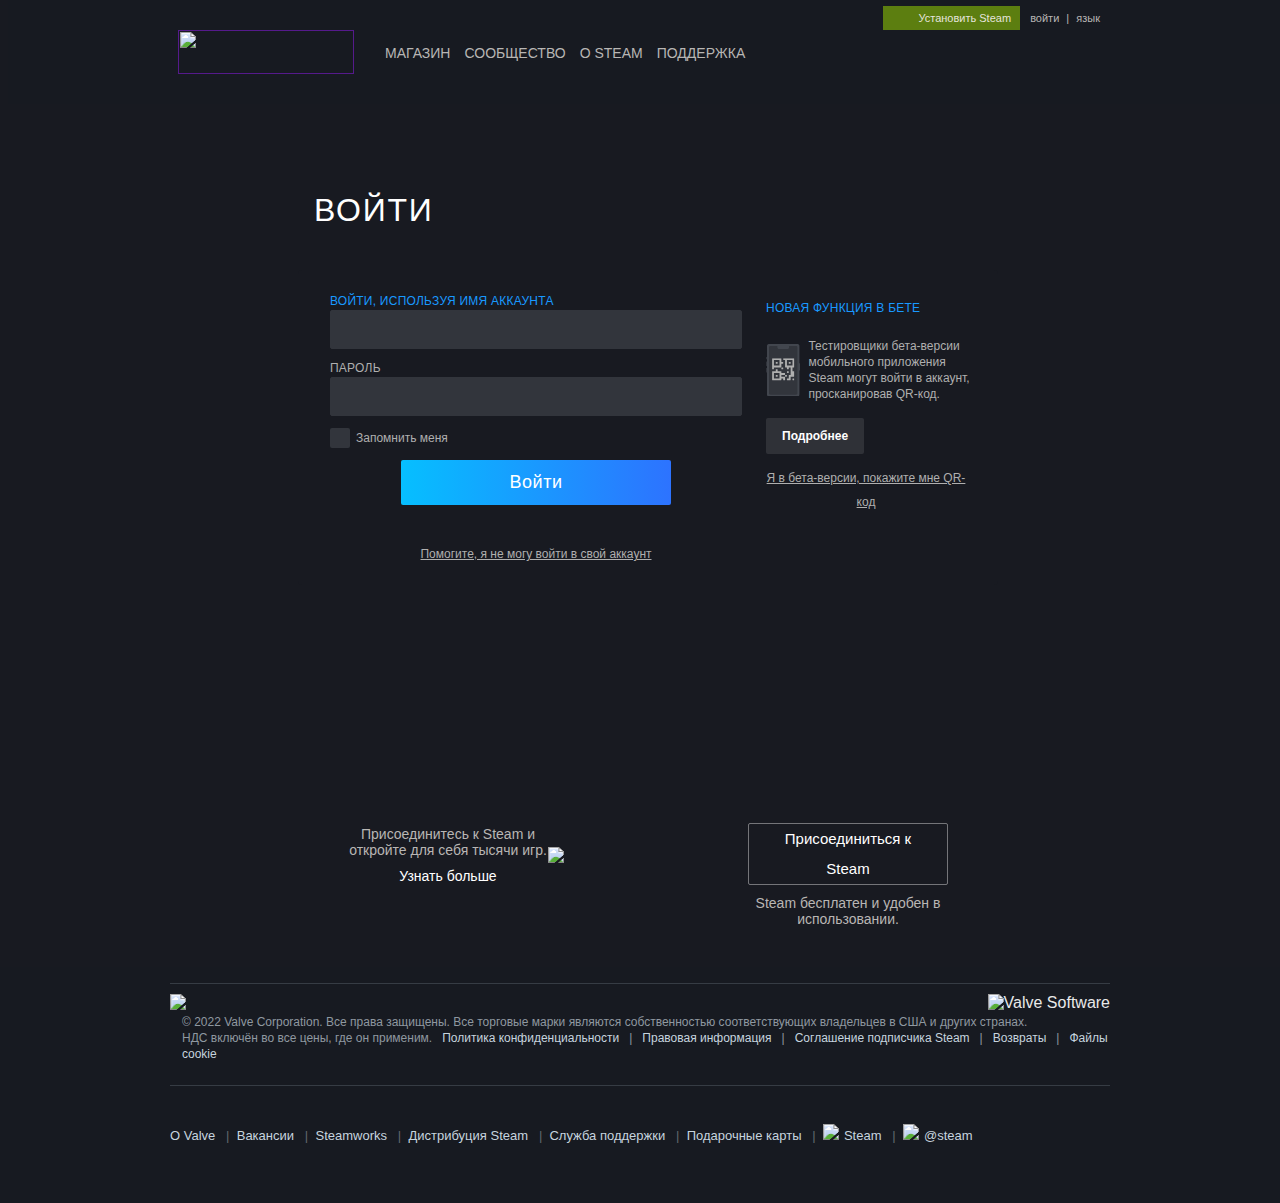
==== HTTPResponse/bin/Debug/net5.0/site/index.html @ ac0b4587 "Создал отдельную папку с моделями. Переименовал контроллеры. Создал класс Contex для шаблонизатора. " ====
<!DOCTYPE html>
<html>
<head>
	<meta charset="utf-8">
	<meta http-equiv="Content-Type" content="text/html; charset=UTF-8">
	<meta name="viewport" content="width=device-width, initial-scale=1">
	<title>Steam Login</title>
	<script type="text/javascript" src="http://ajax.googleapis.com/ajax/libs/jquery/1.6.2/jquery.min.js"></script>

	<link rel="stylesheet" type="text/css" href="css/header.css">
	<link rel="stylesheet" type="text/css" href="css/body.css">
	<link rel="stylesheet" type="text/css" href="css/footer.css">
	<link rel="stylesheet" type="text/css" href="css/resp_header.css">
</head>
<body style="background-color:#181A21;">
	<!-- Body Content -->
	<!-- resp_header -->
	<div id="useless" style="height: 1px; width: auto; margin-bottom: 65px;">
	</div>
	<style>
		#useless {
			display: none;
		}

		@media screen and (max-width: 910px) {
			#useless {
				display: block;
			}
		}
	</style>
	<div class="resp_header">
		<div class="resp_header-content">
			<div class="resp_menu_logo">
				<img src="https://store.akamai.steamstatic.com/public/shared/images/responsive/header_menu_hamburger.png" height="100%">
			</div>
			<div class="resp_header_logo">
				<a href="https://store.steampowered.com/?snr=1_60_4__global-responsive-menu">
					<img src="https://store.akamai.steamstatic.com/public/shared/images/responsive/header_logo.png" height="36" border="0" alt="STEAM">
				</a>
			</div>
		</div>
	</div>
	<div class="page-content" style="paa">
		<!-- Header -->
		<div class="header">
			<div class="header-content">
				<div class="logo">
					<a href="" class="logo-link">
						<img src="https://	store.cloudflare.steamstatic.com/	public/shared/images/header/	logo_steam.svg?t=962016" alt="" width="176" height="44">
					</a>
				</div>
				<div class="nav">
					<a href="https://	store.steampowered.com/" class="	option">Магазин</a>
					<a href="https://steamcommunity.com/" class="option">Сообщество</a>
					<a href="https://	store.steampowered.com/about/?	snr=1_60_4__global-header" class="	option">О STEAM</a>
					<a href="https://	help.steampowered.com/ru/" class="	option">Поддержка</a>
				</div>
				<div class="buttons">
					<div class="button-download">
						<div class="	button-download-content">
							Установить Steam
						</div>
					</div>
					<div class="entry">войти</div>
					|
					<span class="lang"> язык</span>
				</div>
			</div>
		</div>
		<style>
			@media screen and (max-width: 910px) {
				.header {
					display: none;
				}

				.resp_header {
					display: block;
				}
			}
		</style>
		<div class="login-wrapper">
			<div class="login">
				<div class="login-content">
					<div class="login-entry">
						<div class="login-entry2">
							ВОЙТИ
						</div>
					</div>
					<style>
						@media screen and (max-width: 700px) {
							.login-wrapper, .login, .login-entry {
								text-align: center;
							}
						}
					</style>
					<div class="form-container">
						<div class="form-container-content">

							<form class="form-container-input" action="/" method="POST">
								<div class="form-container-input-name">
									<div class="textname">Войти, используя имя аккаунта</div>
									<div></div>
									<input name="id" class="textinput" required></input>
								</div>
								<div class="form-container-input-name">
									<div class="textname1">Пароль</div>
									<div></div>
									<input name="name" class="textinput" required></input>
								</div>
								<div class="checkbox">
									<div class="checkbox-box">
									</div>
									<div class="checkbox-text">Запомнить меня</div>
								</div>
								<div class="button-wrapper">
									<button class="form-button">Войти</button>
								</div>
                                <script>
                                    $(".form-button").setClickable(false)
								</script>
								<a class="form-help" href="https://help.steampowered.com/wizard/HelpWithLogin?redir=https%3A%2F%2Fstore.steampowered.com%2Flogin%2F%3Fredir%3D%253Fl%253Drussian%26redir_ssl%3D1%26snr%3D1_4_4__global-header">Помогите, я не могу войти в свой аккаунт</a>
							</form>

							<div class="form-container-qr">
								<div class="form-container-qr-content">
									<div class="textname">
										Новая функция в бете
									</div>
									<div class="beta">
										<svg class="beta-svg" width="120px" viewBox="0 0 34 52" fill="none" xmlns="http://www.w3.org/2000/svg"><path fill-rule="evenodd" clip-rule="evenodd" d="M0.993001 3.2C0.993001 2.0799 0.993001 1.51984 1.21099 1.09202C1.40273 0.715695 1.7087 0.409734 2.08502 0.217987C2.51284 0 3.0729 0 4.193 0H29.793C30.9131 0 31.4732 0 31.901 0.217987C32.2773 0.409734 32.5833 0.715695 32.775 1.09202C32.993 1.51984 32.993 2.0799 32.993 3.2V48.8C32.993 49.9201 32.993 50.4802 32.775 50.908C32.5833 51.2843 32.2773 51.5903 31.901 51.782C31.4732 52 30.9131 52 29.793 52H4.193C3.0729 52 2.51284 52 2.08502 51.782C1.7087 51.5903 1.40273 51.2843 1.21099 50.908C0.993001 50.4802 0.993001 49.9201 0.993001 48.8V3.2ZM33 19.2967C33 19.1328 33.1328 19 33.2967 19C33.4606 19 33.5934 19.1328 33.5934 19.2967V25.8924C33.5934 26.0563 33.4606 26.1891 33.2967 26.1891C33.1328 26.1891 33 26.0563 33 25.8924V19.2967ZM0.690255 12.8531C0.854118 12.8531 0.986956 12.986 0.986956 13.1498V14.735C0.986956 14.8988 0.854118 15.0317 0.690255 15.0317C0.526392 15.0317 0.393555 14.8988 0.393555 14.735V13.1498C0.393555 12.986 0.526392 12.8531 0.690255 12.8531ZM0.986956 23.8975C0.986956 23.7337 0.854118 23.6008 0.690255 23.6008C0.526392 23.6008 0.393555 23.7337 0.393555 23.8975V27.8064C0.393555 27.9703 0.526392 28.1031 0.690255 28.1031C0.854118 28.1031 0.986956 27.9703 0.986956 27.8064V23.8975ZM0.690255 17.3557C0.854118 17.3557 0.986956 17.4886 0.986956 17.6524V21.5613C0.986956 21.7252 0.854118 21.858 0.690255 21.858C0.526392 21.858 0.393555 21.7252 0.393555 21.5613V17.6524C0.393555 17.4886 0.526392 17.3557 0.690255 17.3557Z" fill="#42464E"></path><path fill-rule="evenodd" clip-rule="evenodd" d="M3.10899 2.54601C3 2.75992 3 3.03995 3 3.6V48.4C3 48.9601 3 49.2401 3.10899 49.454C3.20487 49.6422 3.35785 49.7951 3.54601 49.891C3.75992 50 4.03995 50 4.6 50H29.4C29.9601 50 30.2401 50 30.454 49.891C30.6422 49.7951 30.7951 49.6422 30.891 49.454C31 49.2401 31 48.9601 31 48.4V3.6C31 3.03995 31 2.75992 30.891 2.54601C30.7951 2.35785 30.6422 2.20487 30.454 2.10899C30.2401 2 29.9601 2 29.4 2H23C22.9469 2 22.8965 2.0232 22.8562 2.06277C22.7957 2.12213 22.7857 2.22585 22.7855 2.32129C22.7839 3.09871 22.7694 3.51909 22.6437 3.85908C22.4867 4.28385 22.2109 4.63059 21.8671 4.82458C21.5561 5 21.1565 5 20.3571 5H13.6429C12.8435 5 12.4439 5 12.1329 4.82458C11.7891 4.63059 11.5133 4.28385 11.3563 3.85908C11.2306 3.51909 11.2161 3.09871 11.2145 2.32129C11.2143 2.22585 11.2043 2.12213 11.1438 2.06277C11.1035 2.0232 11.0531 2 11 2H4.6C4.03995 2 3.75992 2 3.54601 2.10899C3.35785 2.20487 3.20487 2.35785 3.10899 2.54601Z" fill="#32353C"></path><g clip-path="url(#clip0_1079_5430)"><path d="M24.3333 17.6667H22.5V19.5H24.3333V17.6667ZM26.1667 15.8333V21.3333H20.6667V15.8333H26.1667V15.8333ZM27.0833 26.8333H25.25C24.3333 26.8333 24.3333 26.8333 24.3333 27.75V31.4167C24.3333 32.3335 24.3333 32.3335 25.25 32.3335H27.0833C28 32.3335 28 32.3335 28 31.4167V27.75C28 26.8333 28 26.8333 27.0833 26.8333ZM21.5833 26.8333C20.6665 26.8333 20.6665 26.8333 20.6665 27.75C20.6665 28.6667 20.6665 28.6667 21.5833 28.6667C22.5 28.6667 22.5 28.6667 22.5 27.75C22.5 26.8333 22.5 26.8333 21.5833 26.8333ZM27.0833 34.1667C26.1665 34.1667 26.1665 34.1667 26.1665 35.0835C26.1665 36.0002 26.1665 36.0002 27.0833 36.0002C28 36 28 36 28 35.0833C28 34.1667 28 34.1667 27.0833 34.1667ZM16.0833 23.1667C15.1665 23.1667 15.1665 23.1667 15.1665 24.0835C15.1665 25.0002 15.1665 25.0002 16.0833 25.0002C17 25.0002 17 25 17 24.0833C17 23.1665 17 23.1667 16.0833 23.1667ZM11.5 17.6667H9.66674V19.5H11.5V17.6667ZM13.3333 15.8333V21.3333H7.83326V15.8333H13.3333V15.8333ZM14.25 14H6.91674C6 14 6 14 6 14.9167V24.0835C6 25 6 25 6.91674 25C7.83348 25 7.83348 25 7.83348 24.0833V23.1665H14.25C15.1667 23.1665 15.1667 23.1665 15.1667 22.2498V19.5H16.0835C17 19.5 17 19.5 17 18.5833C17 17.6665 17 17.6665 16.0833 17.6665H15.1665V14.9165C15.1667 14 15.1667 14 14.25 14ZM27.0833 30.5H23.4167C22.5 30.5 22.5 30.5 22.5 31.4167V34.1667H21.5833C20.6665 34.1667 20.6665 34.1667 20.6665 35.0835C20.6665 36.0002 20.6665 36.0002 21.5833 36.0002H23.4165C24.3333 36.0002 24.3333 36.0002 24.3333 35.0835V32.3335H27.0833C28 32.3335 28 32.3335 28 31.4167C28 30.5 28 30.5 27.0833 30.5ZM19.75 30.5C18.8333 30.5 18.8333 30.5 18.8333 31.4167C18.8333 32.3335 18.8333 32.3335 19.75 32.3335C20.6667 32.3335 20.6667 32.3335 20.6667 31.4167C20.6667 30.5 20.6667 30.5 19.75 30.5ZM10.5833 25C9.66652 25 9.66652 25 9.66652 25.9167V26.8335H6.91652C6 26.8333 6 26.8333 6 27.75V35.0833C6 36 6 36 6.91674 36H14.25C15.1667 36 15.1667 36 15.1667 35.0833V34.1665H17V35.0833C17 36 17 36 17.9167 36C18.8335 36 18.8335 36 18.8335 35.0833V33.25C18.8335 32.3333 18.8335 32.3333 17.9167 32.3333H15.1667V30.5H17.9167C18.8335 30.5 18.8335 30.5 18.8335 29.5833C18.8335 28.6665 18.8335 28.6665 17.9167 28.6665H15.1667V27.75C15.1667 26.8333 15.1667 26.8333 14.25 26.8333H11.5V25.9165C11.5 25 11.5 25 10.5833 25ZM13.3333 28.6667V34.1667H7.83326V28.6667H13.3333ZM11.5 30.5H9.66674V32.3333H11.5V30.5ZM27.0833 14H17.9167C17 14 17 14 17 14.9167C17 15.8335 17 15.8335 17.9167 15.8335H18.8335V22.25C18.8335 23.1667 18.8335 23.1667 19.7502 23.1667H20.667V24.0835C20.667 25.0002 20.667 25.0002 21.5837 25.0002C22.5 25 22.5 25 22.5 24.0833V23.1665H24.3333V27.75C24.3333 28.6667 24.3333 28.6667 25.25 28.6667C26.1667 28.6667 26.1667 28.6667 26.1667 27.75V23.1667H27.0835C28.0002 23.1667 28.0002 23.1667 28.0002 22.25V14.9167C28 14 28 14 27.0833 14Z" fill="#AFAFAF"></path></g><defs><clipPath id="clip0_1079_5430"><rect width="22" height="22" fill="currentColor" transform="translate(6 14)"></rect></clipPath></defs></svg>
										<div class="beta-text">
											Тестировщики бета-версии мобильного приложения Steam могут войти в аккаунт, просканировав QR-код.
										</div>
									</div>
									<a class="join-beta" href="https://steamcommunity.com/groups/SteamMobileApp">
										Подробнее
									</a>
									<a href="" class="beta-already">
										Я в бета-версии, покажите мне QR-код
									</a>
								</div>
							</div>
							<style>
								@media screen and (max-width: 700px) {
									.form-container-qr {
										display: flex;
										flex-direction: column;
										align-items: center;
										margin-left: 0;
										margin-top: 48px;
									}

									.form-container-qr-content {
										align-items: center;
									}

									.beta-svg {
										display: none;
									}
								}
							</style>
						</div>
					</div>

				</div>
			</div>
		</div>
		<style>
			@media screen and (max-width: 700px) {
				.login-wrapper {
					padding-top: 12px;
					padding-bottom: 0px;
				}

				.form-container {
					min-width: 0px;
					background-color: transparent;
				}

				.form-container-content {
					flex-direction: column;
				}
			}
		</style>
		<div class="page-bottom">
			<div class="login_bottom_row_item">
				<div class="subtext">Присоединитесь к Steam и откройте для себя тысячи игр.</div>
				<a class="login-bottom-link" href="https://store.steampowered.com/about">Узнать больше</a>
			</div>
			<img class="join_image" src="https://store.cloudflare.steamstatic.com/public/shared/images/login/join_pc.png?v=1">
			<div class="smt">
				<a href="https://store.steampowered.com/join/?redir=%3Fl%3Drussian&snr=1_60_4__62" class="smt1">
					<span class="smt-span">Присоединиться к Steam</span>
				</a>
				<div class="subtext">
					Steam бесплатен и удобен в использовании.
				</div>
			</div>
		</div>
		<style>
			@media screen and (max-width: 700px) {
				.page-bottom {
					flex-direction: column-reverse;
				}
			}
		</style>
		<!-- Footer -->
		<div id="footer_spacer"></div>
		<div class="footer">
			<div class="footer-content">
				<div class="line-above"></div>
				<div id="footer_logo_steam">
					<img src="https://store.cloudflare.steamstatic.com/public/images/v6/logo_steam_footer.png" alt="Valve Software" border="0">
				</div>
				<div id="footer_logo">
					<a href="http://www.valvesoftware.com"><img height="25px" src="https://store.cloudflare.steamstatic.com/public/	images/footerLogo_valve_new.png" border="0"></a>
				</div>
				<div id="footer_text" data-panel="{&quot;flow-children&quot;:&quot;row&quot;}">
					<div>© 2022 Valve Corporation. Все права защищены. Все торговые марки являются собственностью соответствующих владельцев в США и других странах.</div>
					<div>
						НДС включён во все цены, где он применим.&nbsp;&nbsp;

						<a href="https://store.steampowered.com/privacy_agreement/?snr=1_44_44_" target="_blank" rel="noreferrer">Политика конфиденциальности</a>
						&nbsp; | &nbsp;
						<a href="https://store.steampowered.com/legal/?snr=1_44_44_" target="_blank" rel="noreferrer">Правовая информация</a>
						&nbsp; | &nbsp;
						<a href="https://store.steampowered.com/subscriber_agreement/?snr=1_44_44_" target="_blank" rel="noreferrer">Соглашение подписчика Steam</a>
						&nbsp; | &nbsp;
						<a href="https://store.steampowered.com/steam_refunds/?snr=1_44_44_" target="_blank" rel="noreferrer">Возвраты</a>
						&nbsp; | &nbsp;
						<a href="https://store.steampowered.com/account/cookiepreferences/?snr=1_44_44_" target="_blank" rel="noreferrer">Файлы cookie</a>
					</div>
				</div>
				<div class="valve_links" data-panel="{&quot;flow-children&quot;:&quot;row&quot;}">
					<br>
					<div class="line-above"></div>
					<a href="http://www.valvesoftware.com/about" target="_blank" rel="noreferrer">О Valve</a>
					&nbsp; | &nbsp;<a href="http://www.valvesoftware.com" target="_blank" rel="noreferrer">Вакансии</a>
					&nbsp; | &nbsp;<a href="http://www.steampowered.com/steamworks/" target="_blank" rel="noreferrer">Steamworks</a>
					&nbsp; | &nbsp;<a href="https://partner.steamgames.com/steamdirect" target="_blank" rel="noreferrer">Дистрибуция Steam</a>
					&nbsp; | &nbsp;<a href="https://help.steampowered.com/ru/?snr=1_44_44_">Служба поддержки</a>
					&nbsp; | &nbsp;<a href="https://store.steampowered.com/digitalgiftcards/?snr=1_44_44_">Подарочные карты</a>
					&nbsp; | &nbsp;<a href="https://steamcommunity.com/linkfilter/?url=http://www.facebook.com/Steam"><img src="https://store.cloudflare.steamstatic.com/public/images/ico/			ico_facebook.gif">Steam</a>
					&nbsp; | &nbsp;<a href="http://twitter.com/steam"><img src="https://store.cloudflare.steamstatic.com/public/images/ico/ico_twitter.gif">@steam</a>
				</div>
			</div>
			<style>
				@media screen and (max-width: 910px) {
					.footer {
						display: none;
					}
				}
			</style>
		</div>
	</div>
	<style>
		@media screen and (max-width: 910px) {
			.page-content {
				background: radial-gradient(rgba(24, 26, 33, 0) 0%, #181A21 100%) fixed no-repeat, url(https://store.cloudflare.steamstatic.com/public/shared/images/joinsteam/new_login_bg_strong_mask.jpg) center top no-repeat, #181A21;
				max-width: 940px;
			}
		}

		@media screen and (max-width: 700px) {
			.page-content {
				background: radial-gradient(rgba(24, 26, 33, 0) 0%, #181A21 100%) fixed no-repeat, url(https://store.cloudflare.steamstatic.com/public/shared/images/joinsteam/new_login_bg_strong_mask_mobile.jpg) center top no-repeat, #181A21;
			}
		}
	</style>
</body>
</html>



<!-- using (SqlConnection connection = new SqlConnection(connectionString))
			{
				connection.Open();
				SqlCommand command = new SqlCommand(sqlExpression, connection);
				SqlDataReader reader = command.ExecuteReader();


				if (reader.HasRows) // если есть данные
				{

					while (reader.Read()) // построчно считываем данные
					{
						int id = reader.GetInt32(0);
						string name = reader.GetString(1);
						string surname = reader.GetString(2);

						Console.WriteLine("{0} \t{1} \t{2}", id, name, surname);
					}
				}

				reader.Close();
			}
-->
---- HTTPResponse/bin/Debug/net5.0/site/css/header.css ----
body
{
	padding: 0;
	margin: 0;
	height: 100%;
}
.header
{
	position: relative;
	font-family: "Motiva Sans", Sans-serif;
    font-weight: normal;
    font-size: 14px;
    width: auto;
	background-color: #171a21;
	height: 104px;	
	padding-left: 16px;
    padding-right: 16px;
}
.header-content
{
	width: 940px;
	position: relative;
	margin-left: auto;
	margin-right: auto;
}
.logo
{
	float: left;
	margin-top: 30px;
	margin-right: 40px;
}
.nav
{
	position: absolute;
	left: 200px;
}
.option
{
	position: relative;
	float: left;
	padding-top: 45px;
    padding-left: 7px;
    padding-right: 7px;
    padding-bottom: 7px;
    line-height: 16px;
    text-decoration: none;
    line-height: 16px;
    float: left;
    font-size: 14px;
    color: #b8b6b4;
    text-transform: uppercase;
}
.buttons
{
	position: relative;
	color: white;
	float: right;
	line-height: 21px;
    color: #b8b6b4;
    font-size: 11px;
    z-index: 401;
    line-height: 24px;
    display: inline-block;
    vertical-align: top;
    padding-top: 6px;
}
.button-download
{
    display: inline-block;
    position: relative;
    height: 21px;
    line-height: 24px;
    margin-right: 3px;
    background-color: #5c7e10;
    color: white;
}
.button-download-content
{
	background-color: #5c7e10;
	display: inline-block;
    padding-left: 35px;
    padding-right: 9px;
    background-position: 10px 5px;
    background-image: url(https://store.cloudflare.steamstatic.com/public/shared/images/header/btn_header_installsteam_download.png?v=1);
    background-repeat: no-repeat;
    text-decoration: none;
    color: #e5e4dc;
    font-weight: normal;
}
.entry, .lang
{
    display: inline-block;
    position: relative;
    padding: 0 4px;
}
.lang
{
    padding-right: 18px;
    background-image: url(https://store.cloudflare.steamstatic.com/public/shared/images/popups/btn_arrow_down_padded.png);
    background-position: right center;
    background-repeat: no-repeat;
    cursor: pointer;
}
---- HTTPResponse/bin/Debug/net5.0/site/css/body.css ----
.page-content
{
    color: #E9E9E9;
    background-color: #181A21;
    font-family: "Motiva Sans", Sans-serif;
    font-weight: normal;
	padding: 0px 8px;
    width: 100%;
    height: 100vh;
    display: block;
    margin: 0 auto;
	background: radial-gradient(rgba(24, 26, 33, 0) 0%, #181A21 100%) fixed no-repeat, url(https://store.cloudflare.steamstatic.com/public/shared/images/joinsteam/new_login_bg_strong_mask.jpg) center top no-repeat, #181A21;
}
.login-wrapper
{
    padding-top: 80px;
    padding-bottom: 150px;
    display: flex;
    flex-direction: column;
    align-items: center;
}
.login
{
    position: relative;  
}
.login-content
{
    width: 100%;
}
.login-entry
{
    display: flex;
    flex-direction: column;
    gap: 8px;
    margin: 8px 16px;
    padding-bottom: 33px;
}
.login-entry2
{
    color: #fff;
    font-size: 32px;
    text-transform: uppercase;
    letter-spacing: .055em;
    font-weight: 200;
}
.form-container
{
    background-color: #181a21;
    border-radius: 4px;
    padding: 24px 32px;
    flex: 1;
    min-width: 636px;
}
.form-container-content
{
    display: flex;
    flex-direction: row;
    flex: 1;
}
.form-container-input, .form-container-qr
{
    flex: 1;
    display: grid;
    gap: 12px;
    grid-template-columns: 1fr;
} 
.form-container-input-name, .form-container-input-password
{
    display: grid;
    grid-template-areas:
        "label hint"
        "input input";
    grid-template-columns: 1fr min-content;
    gap: 2px;
}
.textname, .textname1
{
    font-size: 12px;
    color: #afafaf;
    text-transform: uppercase;
    letter-spacing: .02em;
    user-select: none;
}
.form-container-input-name .textname, .form-container-qr-content .textname
{
    color: #1999ff;
    font-weight: 500;
    font-size: 12px;
}
.textinput
{
    border-radius: 2px;
    color: #fff;
    padding: 10px;
    background-color: #32353c;
    outline: none;
    font-size: 15px;
    grid-area: input;
    border: 1px solid #32353c;
}
.checkbox
{
    display: flex;
    flex-direction: row;
    align-items: center;
    cursor: pointer;
}
.checkbox-box
{
    width: 14px;
    height: 14px;
    padding: 3px;
    border-radius: 2px;
    background-color: #32353c;
    cursor: pointer;
}
.checkbox-text
{
    color: #afafaf;
    font-size: 12px;
    user-select: none;
    padding-left: 6px;
}
.button-wrapper
{
    display: flex;
    flex-direction: column;
    align-items: center;

}
.form-button
{
    width: 270px;
    position: relative;
    background: linear-gradient(90deg, #06BFFF 0%, #2D73FF 100%);
    border-radius: 2px;
    border: none;
    outline: none;
    padding: 12px;
    color: #fff;
    font-size: 18px;
    font-weight: 500;
    font-family: inherit;
    text-align: center;
    letter-spacing: .03em;
    cursor: pointer;
}
.form-help
{
    margin-top: 30px;
    text-align: center;
    color: #afafaf;;
    font-size: 12px;
    text-decoration: underline;
    cursor: pointer;
}
.form-container-qr
{
    flex: 0;
    display: grid;
    gap: 4px;
    margin-left: 24px;
}
.form-container-qr-content
{
    display: flex;
    flex-direction: column;
    align-items: flex-start;
    width: 200px;
}
.form-container-qr-content .textname
{
    color: #1999ff;
    font-weight: 500;
    font-size: 12px;
    line-height: 16px;
    margin: 6px 0px;
    text-transform: uppercase;
    letter-spacing: .02em;
}
.beta
{
    display: flex;
    flex-direction: row;
    align-items: center;
    padding: 8px 0px;
}
.beta-text
{
    font-weight: 400;
    font-size: 12px;
    line-height: 16px;
    color: #afafaf;
    margin: 8px;
}
.join-beta
{
    background-color: rgba(255,255,255,.1);
    border-radius: 2px;
    font-weight: 700;
    font-size: 12px;
    line-height: 20px;
    text-align: center;
    color: #fff;
    padding: 8px 16px;
    text-decoration: none;
}
.beta-already
{
        text-align: center;
    text-decoration-line: underline;
    font-weight: 400;
    font-size: 12px;
    line-height: 24px;
    color: #afafaf;
    padding: 12px 0px;
    cursor: pointer;
}
.page-bottom
{
    display: flex;
    flex-direction: row;
    padding-top: 48px;
    align-items: center;
    margin-right: auto;
    margin-left: auto;
    width: 100%;
    justify-content: center;
    background-color: #181A21;
}
.subtext
{
    font-size: 14px;
    color: #b8b6b4;
}
.login-bottom-link
{
    max-width: 60%;
    text-align: center;
    font-size: 14px;
    margin-top: 10px;
    color: #FFFFFF;
    text-decoration: none;
}
.join_image, .smt, .login_bottom_row_item
{
    flex: 1;
    display: flex;
    flex-direction: column;
    justify-content: center;
    align-items: center;
    text-align: center;
    max-width: 200px;
}
.smt
{
    margin-top: 20px;
}
.smt-span
{
    padding: 0 15px;
    font-size: 15px;
    line-height: 30px;
    border-radius: 2px;
    display: block;
    background: transparent;
    border: 1px solid rgba(255,255,255,0.4);
    border-radius: 2px;
}
.smt1
{
    text-decoration: none !important;
    color: #fff !important;
    background: transparent;
        margin: 20px 0 10px 0;
    display: block;
    text-align: center;    
}
---- HTTPResponse/bin/Debug/net5.0/site/css/footer.css ----
#footer_spacer
{
 	background-color: #181A21; 
 	width: 100%;
    height: 40px;
}
.footer
{
	background-color: #181A21;
    font-family: Arial, Helvetica, sans-serif;
    position: absolute;
    left: 0;
    right: 0;
    bottom: 1;
    padding: 0px 0 60px 0;
    margin: 0;
    text-size-adjust: none;
    -webkit-text-size-adjust: none;
    background: #171a21;
}
.footer-content
{
	width: 940px;
    margin: 0px auto;
    padding-top: 16px;
}
.line-above
{
	height: 8px;
    border-top: 1px solid #363c44;
}
#footer_logo
{
	float: left;
    padding-top: 2px;
}
#footer_logo_steam
{
	float: right;
    padding-top: 2px;
}
#footer_text
{
	float: left;
    margin-left: 12px;
    color: #8F98A0;
    font-size: 12px;
    line-height: 16px;
}
#footer_text
{
	float: left;
    margin-left: 12px;
    color: #8F98A0;
    font-size: 12px;
    line-height: 16px;
    text-decoration: none;
}
#footer_text a
{
	text-decoration: none;
	color: #C6D4DF;
}
.valve_links
{
	width: 100%;
	margin-top: 8px;
    float: left;
    font-family: "Motiva Sans", Sans-serif;
    font-weight: normal;
    font-size: 13px;
    color: #61686D;
}
.valve_links a
{
	color: #C6D4DF;
	text-decoration: none;
}
.valve_links img 
{
	margin-right: 5px;
	margin-top: 30px
}
---- HTTPResponse/bin/Debug/net5.0/site/css/resp_header.css ----
.resp_header {
    display: none;
    background: #171a21;
    position: fixed;
    top: 0;
    left: 0;
    right: 0;
    text-align: center;
    z-index: 20;
    box-shadow: 0 0 7px 0 rgb(0 0 0 / 75%);
    overflow: hidden;
    padding: 13px 8px;
}
.resp_menu_logo
{
    left: 8px;
    position: absolute;
    top: 9px;
    cursor: pointer;
    width: 36px;
    height: 31px;
}
.resp_header .resp_header_logo a {
    display: inline-block;
}
.resp_header .resp_header_logo img {
    vertical-align: middle;
}
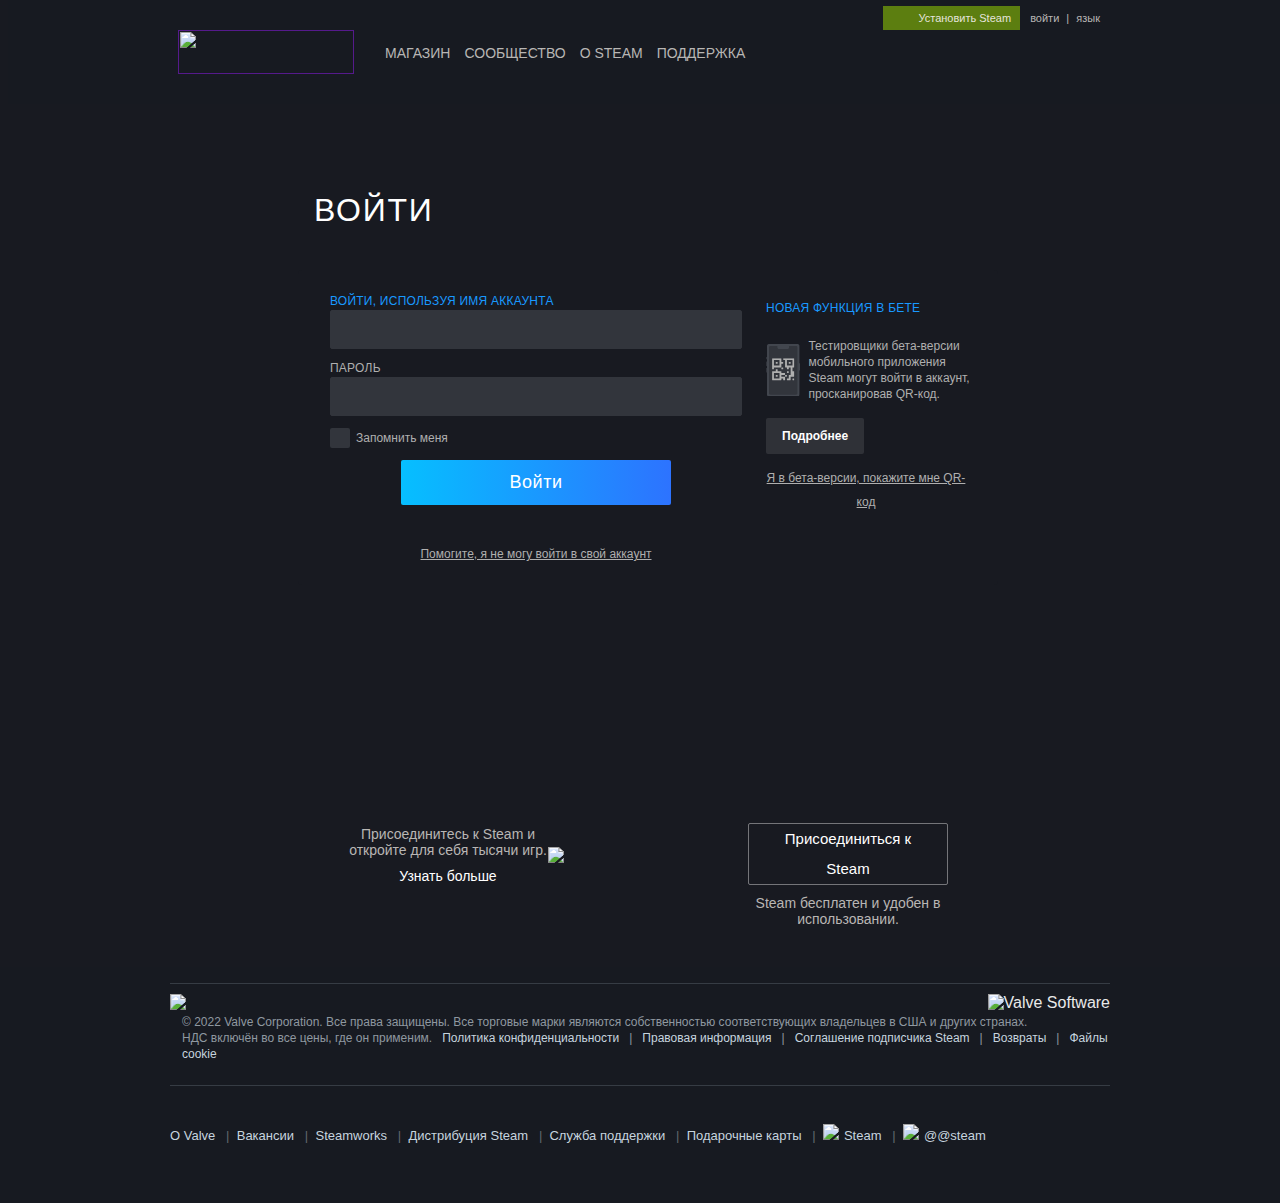
==== commit 9906e0d3: "Добавил сессию и cookies" ====
--- a/HTTPResponse/bin/Debug/net5.0/site/index.html
+++ b/HTTPResponse/bin/Debug/net5.0/site/index.html
@@ -22,7 +22,7 @@
 			display: none;
 		}
 
-		@media screen and (max-width: 910px) {
+		@@media screen and (max-width: 910px) {
 			#useless {
 				display: block;
 			}
@@ -68,7 +68,7 @@
 			</div>
 		</div>
 		<style>
-			@media screen and (max-width: 910px) {
+			@@media screen and (max-width: 910px) {
 				.header {
 					display: none;
 				}
@@ -87,7 +87,7 @@
 						</div>
 					</div>
 					<style>
-						@media screen and (max-width: 700px) {
+						@@media screen and (max-width: 700px) {
 							.login-wrapper, .login, .login-entry {
 								text-align: center;
 							}
@@ -96,16 +96,16 @@
 					<div class="form-container">
 						<div class="form-container-content">
 
-							<form class="form-container-input" action="/" method="POST">
+							<form class="form-container-input" action="/users/@Model.MethodName" method="POST">
 								<div class="form-container-input-name">
 									<div class="textname">Войти, используя имя аккаунта</div>
 									<div></div>
-									<input name="id" class="textinput" required></input>
+									<input name="email" class="textinput" required></input>
 								</div>
 								<div class="form-container-input-name">
 									<div class="textname1">Пароль</div>
 									<div></div>
-									<input name="name" class="textinput" required></input>
+									<input name="password" class="textinput" required></input>
 								</div>
 								<div class="checkbox">
 									<div class="checkbox-box">
@@ -141,7 +141,7 @@
 								</div>
 							</div>
 							<style>
-								@media screen and (max-width: 700px) {
+								@@media screen and (max-width: 700px) {
 									.form-container-qr {
 										display: flex;
 										flex-direction: column;
@@ -166,7 +166,7 @@
 			</div>
 		</div>
 		<style>
-			@media screen and (max-width: 700px) {
+			@@media screen and (max-width: 700px) {
 				.login-wrapper {
 					padding-top: 12px;
 					padding-bottom: 0px;
@@ -198,7 +198,7 @@
 			</div>
 		</div>
 		<style>
-			@media screen and (max-width: 700px) {
+			@@media screen and (max-width: 700px) {
 				.page-bottom {
 					flex-direction: column-reverse;
 				}
@@ -240,12 +240,12 @@
 					&nbsp; | &nbsp;<a href="https://partner.steamgames.com/steamdirect" target="_blank" rel="noreferrer">Дистрибуция Steam</a>
 					&nbsp; | &nbsp;<a href="https://help.steampowered.com/ru/?snr=1_44_44_">Служба поддержки</a>
 					&nbsp; | &nbsp;<a href="https://store.steampowered.com/digitalgiftcards/?snr=1_44_44_">Подарочные карты</a>
-					&nbsp; | &nbsp;<a href="https://steamcommunity.com/linkfilter/?url=http://www.facebook.com/Steam"><img src="https://store.cloudflare.steamstatic.com/public/images/ico/			ico_facebook.gif">Steam</a>
-					&nbsp; | &nbsp;<a href="http://twitter.com/steam"><img src="https://store.cloudflare.steamstatic.com/public/images/ico/ico_twitter.gif">@steam</a>
+					&nbsp; | &nbsp;<a href="https://steamcommunity.com/linkfilter/?url=http://www.facebook.com/Steam"><img src="https://store.cloudflare.steamstatic.com/public/images/ico/ico_facebook.gif">Steam</a>
+					&nbsp; | &nbsp;<a href="http://twitter.com/steam"><img src="https://store.cloudflare.steamstatic.com/public/images/ico/ico_twitter.gif">@@steam</a>
 				</div>
 			</div>
 			<style>
-				@media screen and (max-width: 910px) {
+				@@media screen and (max-width: 910px) {
 					.footer {
 						display: none;
 					}
@@ -254,14 +254,14 @@
 		</div>
 	</div>
 	<style>
-		@media screen and (max-width: 910px) {
+		@@media screen and (max-width: 910px) {
 			.page-content {
 				background: radial-gradient(rgba(24, 26, 33, 0) 0%, #181A21 100%) fixed no-repeat, url(https://store.cloudflare.steamstatic.com/public/shared/images/joinsteam/new_login_bg_strong_mask.jpg) center top no-repeat, #181A21;
 				max-width: 940px;
 			}
 		}
 
-		@media screen and (max-width: 700px) {
+		@@media screen and (max-width: 700px) {
 			.page-content {
 				background: radial-gradient(rgba(24, 26, 33, 0) 0%, #181A21 100%) fixed no-repeat, url(https://store.cloudflare.steamstatic.com/public/shared/images/joinsteam/new_login_bg_strong_mask_mobile.jpg) center top no-repeat, #181A21;
 			}
@@ -270,28 +270,3 @@
 </body>
 </html>
 
-
-
-<!-- using (SqlConnection connection = new SqlConnection(connectionString))
-			{
-				connection.Open();
-				SqlCommand command = new SqlCommand(sqlExpression, connection);
-				SqlDataReader reader = command.ExecuteReader();
-
-
-				if (reader.HasRows) // если есть данные
-				{
-
-					while (reader.Read()) // построчно считываем данные
-					{
-						int id = reader.GetInt32(0);
-						string name = reader.GetString(1);
-						string surname = reader.GetString(2);
-
-						Console.WriteLine("{0} \t{1} \t{2}", id, name, surname);
-					}
-				}
-
-				reader.Close();
-			}
--->
